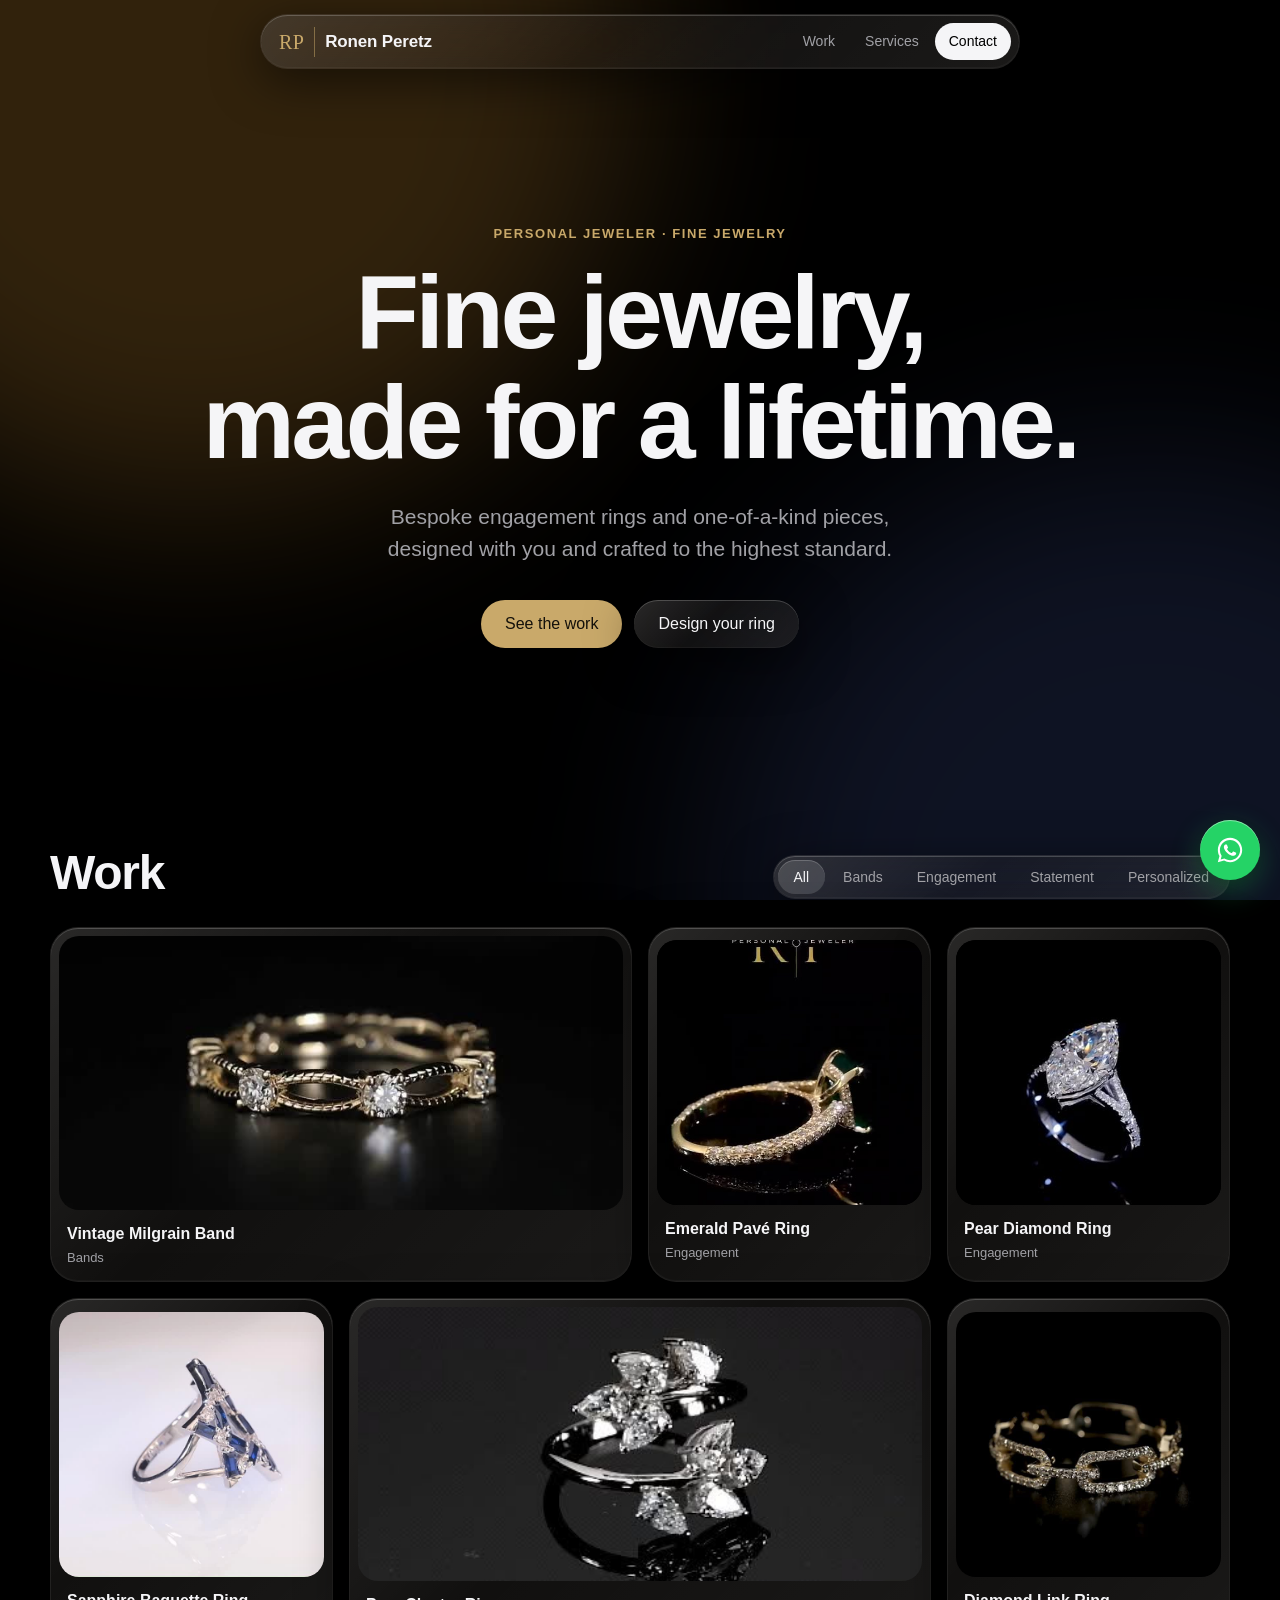
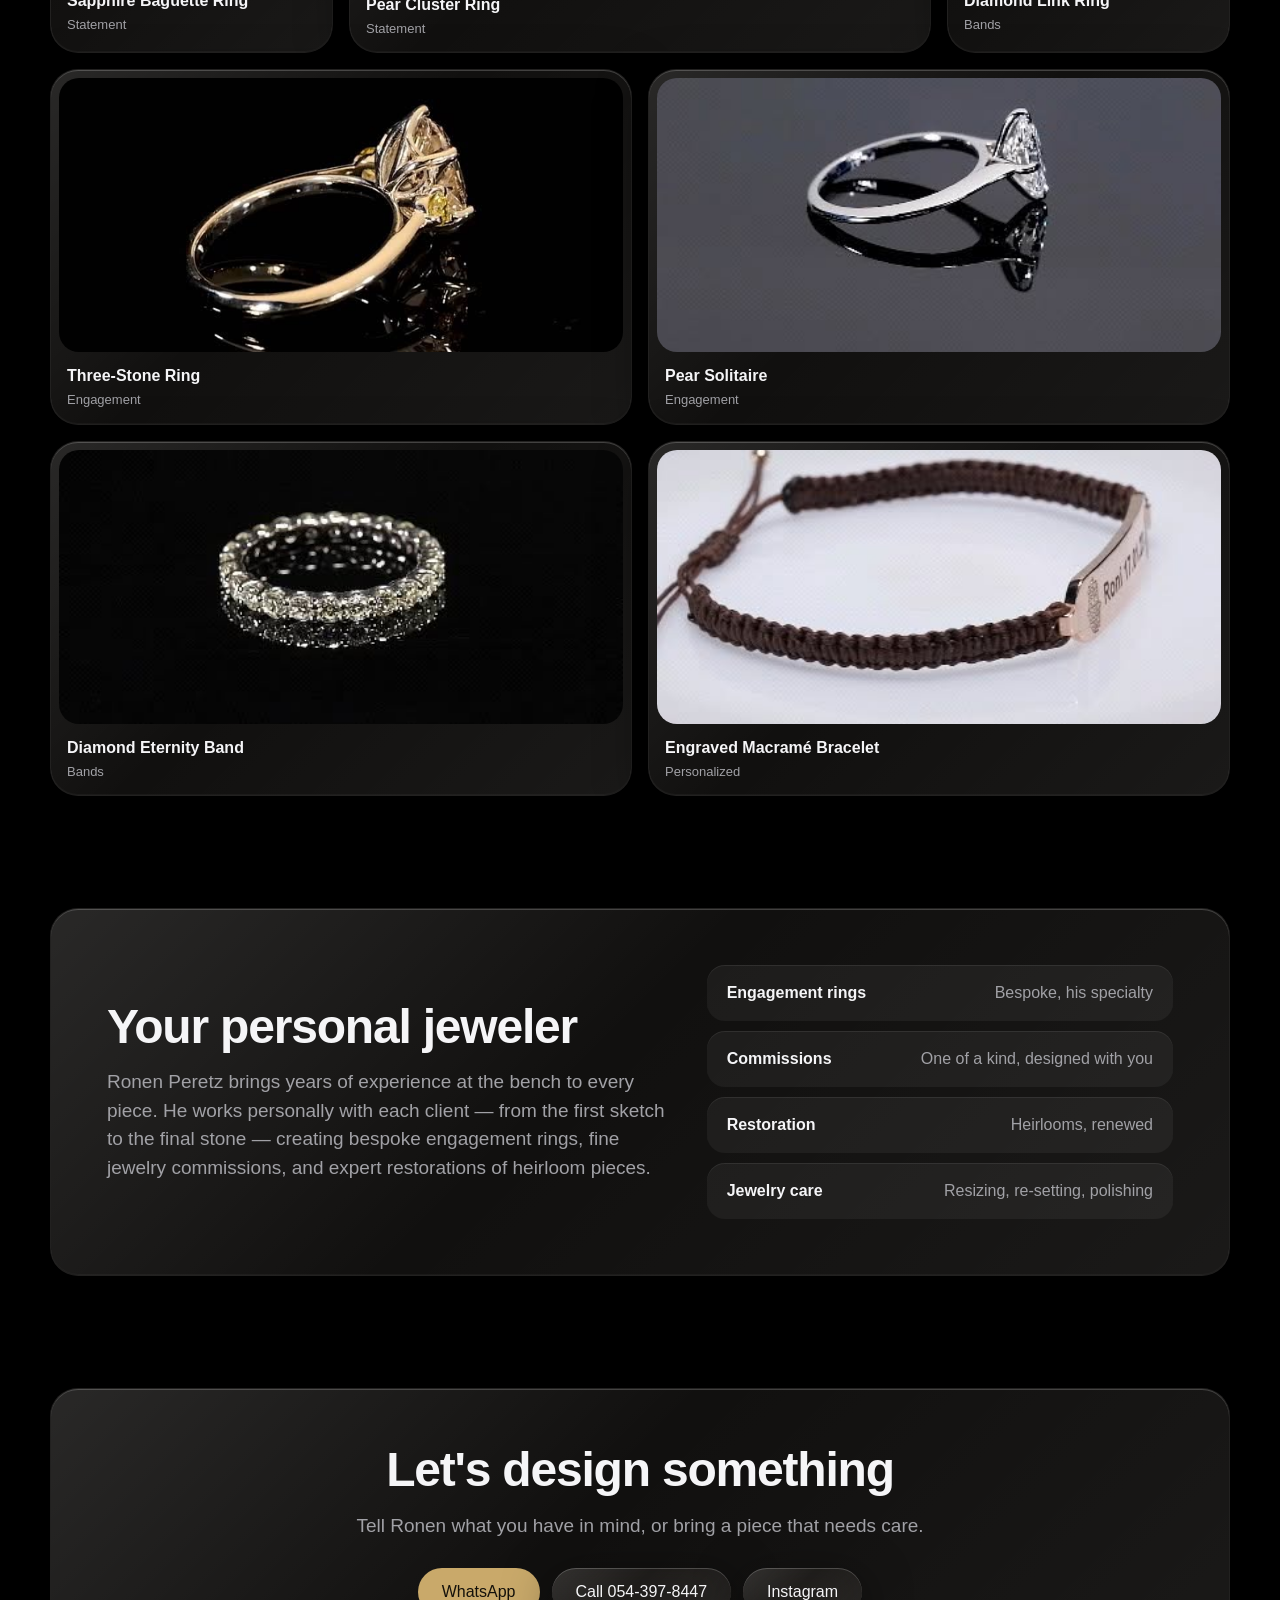
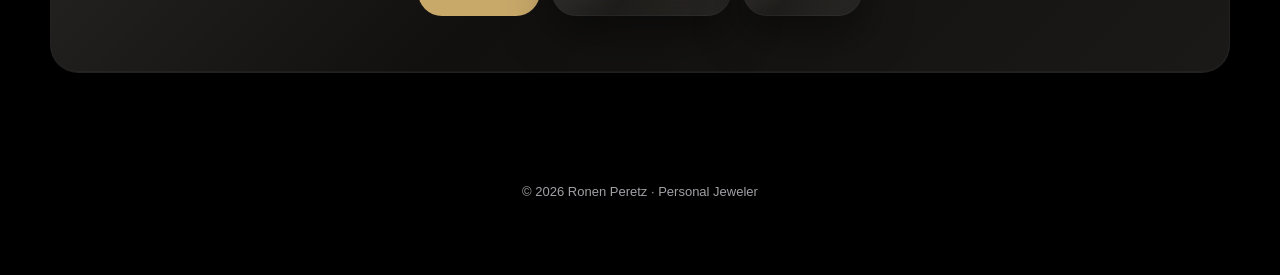
==== dark/index.html @ db31efcb "Keep the earlier dark design at /dark/ for comparison Restored from 80d5f5d into its own folder with" ====
<!doctype html>
<html lang="en">
<head>
  <meta charset="utf-8" />
  <meta name="viewport" content="width=device-width, initial-scale=1, viewport-fit=cover" />
  <title>Ronen Peretz · Personal Jeweler</title>
  <meta name="description" content="Ronen Peretz — personal jeweler. Bespoke engagement rings, fine jewelry commissions and heirloom restoration." />
  <meta name="theme-color" content="#000000" />
  <!-- Earlier dark design, kept for comparison. Hidden from search engines so it doesn't compete with the main site. -->
  <meta name="robots" content="noindex" />
  <meta property="og:title" content="Ronen Peretz · Personal Jeweler" />
  <meta property="og:description" content="Bespoke engagement rings, fine jewelry commissions and heirloom restoration." />
  <meta property="og:image" content="../assets/works/01-DVHIDovCPga.jpg" />
  <link rel="icon" href="favicon.svg" type="image/svg+xml" />
  <link rel="stylesheet" href="css/style.css?v=5" />
</head>
<body>
  <!-- Soft color field behind the glass so the blur has something to refract -->
  <div class="backdrop" aria-hidden="true">
    <span class="orb orb-1"></span>
    <span class="orb orb-2"></span>
  </div>

  <header class="nav glass">
    <a href="#top" class="brand"><span class="mono">RP</span><span data-site="name">Ronen Peretz</span></a>
    <nav class="nav-links">
      <a href="#work">Work</a>
      <a href="#services">Services</a>
      <a href="#contact" class="pill">Contact</a>
    </nav>
  </header>

  <main id="top">
    <section class="hero">
      <p class="eyebrow" data-site="eyebrow">Personal Jeweler</p>
      <h1 data-site="headline">Fine jewelry,<br />made for a lifetime.</h1>
      <p class="lede" data-site="tagline"></p>
      <div class="hero-actions">
        <a href="#work" class="btn btn-primary">See the work</a>
        <a href="#contact" class="btn glass">Design your ring</a>
      </div>
    </section>

    <section id="work" class="section">
      <div class="section-head">
        <h2>Work</h2>
        <div class="segmented glass" role="tablist" aria-label="Filter by category" id="filters"></div>
      </div>
      <div class="grid" id="grid"></div>
    </section>

    <section id="services" class="section">
      <div class="about glass">
        <div class="about-text">
          <h2>Your personal jeweler</h2>
          <p data-site="about"></p>
        </div>
        <ul class="facts">
          <li><strong>Engagement rings</strong><span>Bespoke, his specialty</span></li>
          <li><strong>Commissions</strong><span>One of a kind, designed with you</span></li>
          <li><strong>Restoration</strong><span>Heirlooms, renewed</span></li>
          <li><strong>Jewelry care</strong><span>Resizing, re-setting, polishing</span></li>
        </ul>
      </div>
    </section>

    <section id="contact" class="section">
      <div class="contact glass">
        <h2>Let's design something</h2>
        <p>Tell Ronen what you have in mind, or bring a piece that needs care.</p>
        <div class="contact-links" id="contact-links"></div>
      </div>
    </section>
  </main>

  <footer class="footer">
    <p>© <span id="year"></span> <span data-site="name">Ronen Peretz</span> · Personal Jeweler</p>
  </footer>

  <!-- Floating WhatsApp button (href set from SITE.contact in main.js) -->
  <a class="wa-fab" id="wa-fab" target="_blank" rel="noopener" aria-label="Chat on WhatsApp" hidden>
    <svg viewBox="0 0 32 32" width="30" height="30" aria-hidden="true"><path fill="currentColor" d="M16.04 3C8.86 3 3.03 8.82 3.03 16c0 2.3.6 4.54 1.75 6.52L3 29l6.65-1.74A12.95 12.95 0 0 0 16.04 29C23.2 29 29 23.18 29 16S23.2 3 16.04 3Zm0 23.8c-1.98 0-3.92-.53-5.61-1.53l-.4-.24-3.95 1.03 1.05-3.85-.26-.4A10.76 10.76 0 0 1 5.23 16c0-5.96 4.85-10.8 10.81-10.8 5.95 0 10.78 4.84 10.78 10.8 0 5.96-4.83 10.8-10.78 10.8Zm5.92-8.09c-.32-.16-1.92-.95-2.22-1.06-.3-.11-.51-.16-.73.16-.21.32-.84 1.06-1.03 1.27-.19.22-.38.24-.7.08-.32-.16-1.37-.5-2.6-1.6-.96-.86-1.61-1.92-1.8-2.24-.19-.32-.02-.5.14-.66.15-.14.32-.38.49-.57.16-.19.21-.32.32-.54.11-.21.05-.4-.03-.56-.08-.16-.73-1.76-1-2.41-.26-.63-.53-.55-.73-.56h-.62c-.21 0-.56.08-.86.4-.3.32-1.13 1.1-1.13 2.69 0 1.58 1.16 3.12 1.32 3.33.16.22 2.28 3.48 5.53 4.88.77.33 1.37.53 1.84.68.77.25 1.48.21 2.03.13.62-.09 1.92-.78 2.19-1.54.27-.76.27-1.41.19-1.54-.08-.14-.3-.22-.62-.38Z"/></svg>
  </a>

  <!-- Piece detail sheet -->
  <dialog class="sheet glass" id="sheet" aria-labelledby="sheet-title">
    <button class="close glass" id="sheet-close" aria-label="Close">
      <svg viewBox="0 0 24 24" width="18" height="18"><path d="M6 6l12 12M18 6L6 18" stroke="currentColor" stroke-width="2" stroke-linecap="round"/></svg>
    </button>
    <div class="sheet-media">
      <img id="sheet-img" alt="" />
      <div class="thumbs" id="sheet-thumbs"></div>
    </div>
    <div class="sheet-body">
      <p class="eyebrow" id="sheet-cat"></p>
      <h3 id="sheet-title"></h3>
      <p id="sheet-desc"></p>
      <div class="sheet-actions">
        <a class="btn btn-primary" id="sheet-cta" target="_blank" rel="noopener">Ask about this piece</a>
        <a class="btn glass" id="sheet-ig" target="_blank" rel="noopener">Watch the video</a>
      </div>
    </div>
  </dialog>

  <script src="js/pieces.js?v=5"></script>
  <script src="js/main.js?v=5"></script>
</body>
</html>
---- dark/css/style.css ----
/* ─────────────────────────────────────────────────────────────
   Liquid glass on black — translucent, blurred, saturated surfaces
   with a specular rim, floating over a faint warm color field.
   Dark only: the jewelry is photographed on black.
   ───────────────────────────────────────────────────────────── */

:root {
  color-scheme: dark;

  --bg: #000;
  --text: #f5f5f7;
  --muted: #a1a1a6;
  --accent: #c9a96a; /* RP logo gold */
  --accent-ink: #14110b;

  --glass-fill: rgba(38, 36, 34, 0.45);
  --glass-fill-strong: rgba(30, 29, 28, 0.78);
  --glass-rim: rgba(255, 255, 255, 0.2);
  --glass-edge: rgba(255, 255, 255, 0.07);
  --glass-shadow: 0 12px 48px rgba(0, 0, 0, 0.55);

  --orb-1: #5a3f17;
  --orb-2: #1b2340;

  --radius: 28px;
  --radius-sm: 18px;
  --ease-out: cubic-bezier(0.23, 1, 0.32, 1);
  --font: -apple-system, BlinkMacSystemFont, "SF Pro Display", "SF Pro Text", "Helvetica Neue",
    Helvetica, Arial, sans-serif;
}

* { box-sizing: border-box; }
html { scroll-behavior: smooth; scroll-padding-top: 96px; }
body {
  margin: 0;
  font-family: var(--font);
  color: var(--text);
  background: var(--bg);
  -webkit-font-smoothing: antialiased;
  line-height: 1.5;
  overflow-x: hidden;
}
img { display: block; max-width: 100%; }
a { color: inherit; text-decoration: none; }
h1, h2, h3 { letter-spacing: -0.025em; line-height: 1.06; margin: 0; }
:focus-visible { outline: 2px solid var(--accent); outline-offset: 3px; }

/* ── Background color field (static: no full-viewport motion) ── */
.backdrop { position: fixed; inset: 0; z-index: -1; overflow: hidden; }
.orb {
  position: absolute;
  width: 70vmax;
  height: 70vmax;
  border-radius: 50%;
  filter: blur(100px);
  opacity: 0.55;
}
.orb-1 { background: var(--orb-1); top: -30vmax; left: -20vmax; }
.orb-2 { background: var(--orb-2); bottom: -35vmax; right: -25vmax; }

/* ── The glass material ─────────────────────────────────── */
.glass {
  position: relative;
  background: var(--glass-fill);
  -webkit-backdrop-filter: blur(24px) saturate(180%);
  backdrop-filter: blur(24px) saturate(180%);
  border: 1px solid var(--glass-edge);
  box-shadow:
    var(--glass-shadow),
    inset 0 1px 0 var(--glass-rim),           /* top specular rim: light catching the edge */
    inset 0 -1px 0 rgba(255, 255, 255, 0.04);
  isolation: isolate;
}
/* Diagonal sheen that makes the surface read as curved */
.glass::before {
  content: "";
  position: absolute;
  inset: 0;
  border-radius: inherit;
  background: linear-gradient(135deg, rgba(255, 255, 255, 0.1), rgba(255, 255, 255, 0) 45%, rgba(255, 255, 255, 0.04));
  pointer-events: none;
  z-index: -1;
}
@supports not ((backdrop-filter: blur(1px)) or (-webkit-backdrop-filter: blur(1px))) {
  .glass { background: var(--glass-fill-strong); }
}
@media (prefers-reduced-transparency: reduce) {
  .glass { background: #1c1b1a; -webkit-backdrop-filter: none; backdrop-filter: none; }
}
@media (prefers-contrast: more) {
  .glass { background: #111; border-color: rgba(255, 255, 255, 0.5); }
  :root { --muted: #d1d1d6; }
}

/* ── Nav ────────────────────────────────────────────────── */
.nav {
  position: fixed;
  top: max(14px, env(safe-area-inset-top));
  left: 50%;
  transform: translateX(-50%);
  z-index: 10;
  display: flex;
  align-items: center;
  justify-content: space-between;
  gap: 16px;
  width: min(760px, calc(100% - 24px));
  padding: 8px 8px 8px 18px;
  border-radius: 999px;
  transition: background-color 300ms ease;
}
.nav.scrolled { background: var(--glass-fill-strong); }
.brand { display: flex; align-items: center; gap: 10px; font-weight: 600; font-size: 17px; letter-spacing: -0.01em; white-space: nowrap; }
.mono {
  font-family: "Didot", "Bodoni 72", "Times New Roman", serif;
  font-weight: 400;
  font-size: 20px;
  letter-spacing: 0.02em;
  color: var(--accent);
  padding-right: 10px;
  border-right: 1px solid rgba(201, 169, 106, 0.5);
}
.nav-links { display: flex; align-items: center; gap: 2px; font-size: 14px; }
.nav-links a { padding: 8px 14px; border-radius: 999px; color: var(--muted); transition: color 150ms ease; }
.nav-links a:hover { color: var(--text); }
.nav-links .pill { background: var(--text); color: var(--bg); font-weight: 500; }
.nav-links .pill:hover { color: var(--bg); }
@media (max-width: 480px) {
  .brand [data-site="name"] { display: none; }
  .mono { border-right: 0; padding-right: 0; }
  .nav-links a { padding: 8px 12px; }
}

/* ── Buttons: feedback on press, instantly ──────────────── */
.btn {
  display: inline-flex;
  align-items: center;
  justify-content: center;
  min-height: 48px;
  padding: 0 24px;
  border-radius: 999px;
  font: 500 16px/1 var(--font);
  cursor: pointer;
  border: 0;
  transition: transform 140ms var(--ease-out), opacity 150ms ease;
}
.btn:active, .nav-links a:active { transform: scale(0.97); }
.btn-primary { background: var(--accent); color: var(--accent-ink); }
.btn-primary:hover { opacity: 0.9; }
.btn.glass { color: var(--text); }

/* ── Hero ───────────────────────────────────────────────── */
.hero {
  min-height: 88vh;
  display: flex;
  flex-direction: column;
  align-items: center;
  justify-content: center;
  text-align: center;
  padding: 140px 20px 60px;
}
.eyebrow {
  margin: 0 0 14px;
  font-size: 13px;
  font-weight: 600;
  letter-spacing: 0.12em;
  text-transform: uppercase;
  color: var(--accent);
}
.hero h1 { font-size: clamp(48px, 10vw, 104px); font-weight: 700; letter-spacing: -0.035em; }
.lede {
  max-width: 580px;
  margin: 24px auto 36px;
  font-size: clamp(18px, 2.4vw, 21px);
  color: var(--muted);
}
.hero-actions { display: flex; gap: 12px; flex-wrap: wrap; justify-content: center; }
/* First-visit entrance: a short stagger down the hero, once per page load */
.hero > * { animation: rise 600ms var(--ease-out) backwards; }
.hero > :nth-child(2) { animation-delay: 60ms; }
.hero > :nth-child(3) { animation-delay: 120ms; }
.hero > :nth-child(4) { animation-delay: 180ms; }

/* ── Sections ───────────────────────────────────────────── */
.section { width: min(1180px, calc(100% - 32px)); margin: 0 auto; padding: 56px 0; }
.section h2 { font-size: clamp(32px, 5vw, 48px); font-weight: 700; }
.section-head {
  display: flex;
  align-items: end;
  justify-content: space-between;
  gap: 20px;
  flex-wrap: wrap;
  margin-bottom: 28px;
}

/* Segmented control */
.segmented {
  display: flex;
  gap: 2px;
  padding: 4px;
  border-radius: 999px;
  overflow-x: auto;
  max-width: 100%;
  scrollbar-width: none;
}
.segmented button {
  border: 0;
  background: transparent;
  color: var(--muted);
  font: 500 14px/1 var(--font);
  padding: 10px 16px;
  border-radius: 999px;
  cursor: pointer;
  white-space: nowrap;
  transition: background-color 200ms var(--ease-out), color 150ms ease, transform 140ms var(--ease-out);
}
.segmented button:active { transform: scale(0.96); }
.segmented button[aria-selected="true"] {
  background: rgba(255, 255, 255, 0.14);
  color: var(--text);
  box-shadow: inset 0 1px 0 var(--glass-rim);
}

/* ── Grid & cards ───────────────────────────────────────── */
.grid {
  display: grid;
  grid-template-columns: repeat(4, 1fr);
  grid-auto-flow: dense;
  gap: 16px;
}
.card {
  display: block;
  width: 100%;
  padding: 8px;
  border-radius: var(--radius);
  text-align: left;
  font: inherit;
  color: inherit;
  cursor: pointer;
  animation: rise 300ms var(--ease-out) both;
  animation-delay: calc(var(--i) * 35ms);
  transition: transform 160ms var(--ease-out);
}
.card:active { transform: scale(0.98); }
.card.wide { grid-column: span 2; }
.card-media {
  aspect-ratio: 1;
  border-radius: calc(var(--radius) - 8px);
  overflow: hidden;
  background: #000;
}
/* Two square cells + one gap, so wide and square cards line up row by row */
.card.wide .card-media { aspect-ratio: 2.06; }
.card-media img { width: 100%; height: 100%; object-fit: cover; transition: transform 300ms var(--ease-out); }
@media (hover: hover) and (pointer: fine) {
  .card:hover .card-media img { transform: scale(1.04); }
}
.card-label { display: flex; flex-direction: column; gap: 2px; padding: 12px 8px 6px; min-width: 0; }
.card-title, .card-cat { white-space: nowrap; overflow: hidden; text-overflow: ellipsis; }
.card-title { font-weight: 600; font-size: 16px; }
.card-cat { font-size: 13px; color: var(--muted); }
@keyframes rise { from { opacity: 0; transform: translateY(8px); } }
.card-media img.missing { visibility: hidden; } /* broken photo: keep the black frame, hide the browser's broken-image icon */

@media (max-width: 980px) {
  .grid { grid-template-columns: repeat(2, 1fr); }
}
@media (max-width: 560px) {
  .grid { grid-template-columns: 1fr; }
  .card.wide { grid-column: auto; }
  .card.wide .card-media { aspect-ratio: 16 / 9; }
}

/* ── Services & contact ─────────────────────────────────── */
.about, .contact { border-radius: var(--radius); padding: clamp(28px, 5vw, 56px); }
.about { display: grid; grid-template-columns: 1.2fr 1fr; gap: 40px; align-items: center; }
.about p, .contact p { color: var(--muted); font-size: 19px; margin: 16px 0 0; }
.facts { list-style: none; margin: 0; padding: 0; display: grid; gap: 10px; }
.facts li {
  display: flex;
  justify-content: space-between;
  gap: 16px;
  padding: 16px 20px;
  border-radius: var(--radius-sm);
  background: rgba(255, 255, 255, 0.05);
  box-shadow: inset 0 1px 0 rgba(255, 255, 255, 0.08);
}
.facts span { color: var(--muted); text-align: right; }
.contact { text-align: center; }
.contact-links { display: flex; gap: 12px; justify-content: center; flex-wrap: wrap; margin-top: 28px; }
@media (max-width: 760px) { .about { grid-template-columns: 1fr; } }

.footer { text-align: center; color: var(--muted); font-size: 13px; padding: 40px 20px 60px; }

/* ── Floating WhatsApp button ───────────────────────────── */
.wa-fab {
  position: fixed;
  right: max(20px, env(safe-area-inset-right));
  bottom: max(20px, env(safe-area-inset-bottom));
  z-index: 20;
  width: 60px;
  height: 60px;
  display: grid;
  place-items: center;
  border-radius: 50%;
  color: #fff;
  background: #25d366;
  box-shadow:
    0 10px 30px rgba(37, 211, 102, 0.3),
    0 4px 12px rgba(0, 0, 0, 0.4),
    inset 0 1px 0 rgba(255, 255, 255, 0.45); /* glass rim, matching the rest of the UI */
  animation: fab-in 300ms var(--ease-out) 500ms backwards; /* backwards: don't pin transform after, so :hover/:active still scale */
  transition: transform 140ms var(--ease-out);
}
.wa-fab[hidden] { display: none; }
.wa-fab:active { transform: scale(0.92); }
@media (hover: hover) and (pointer: fine) {
  .wa-fab:hover { transform: scale(1.06); }
}
@keyframes fab-in { from { opacity: 0; transform: scale(0.9); } }
@media (max-width: 560px) {
  .wa-fab { width: 54px; height: 54px; }
  .footer { padding-bottom: 96px; } /* keep the footer clear of the button */
}

/* ── Detail sheet ───────────────────────────────────────── */
.sheet {
  position: fixed; /* .glass sets relative; dialogs must stay fixed */
  inset: 0;
  margin: auto;
  height: fit-content;
  width: min(960px, calc(100% - 24px));
  max-height: calc(100dvh - 48px);
  padding: 0;
  border-radius: 34px;
  color: var(--text);
  background: var(--glass-fill-strong);
  -webkit-backdrop-filter: blur(40px) saturate(180%); /* bigger surface reads thicker */
  backdrop-filter: blur(40px) saturate(180%);
  overflow: auto;
  display: none;
  grid-template-columns: 1.1fr 1fr;
}
.sheet[open] { display: grid; }
.sheet::backdrop {
  background: rgba(0, 0, 0, 0.5);
  -webkit-backdrop-filter: blur(8px);
  backdrop-filter: blur(8px);
}
.sheet-media { padding: 10px; }
.sheet-media > img { width: 100%; aspect-ratio: 1; object-fit: cover; border-radius: 26px; background: #000; }
.thumbs { display: flex; gap: 8px; margin-top: 8px; }
.thumbs img { width: 64px; height: 64px; object-fit: cover; border-radius: 12px; cursor: pointer; }
.sheet-body { padding: 56px 36px 32px 24px; display: flex; flex-direction: column; }
.sheet-body h3 { font-size: 34px; font-weight: 700; }
.sheet-body > p:not(.eyebrow) { color: var(--muted); font-size: 17px; margin: 14px 0 28px; }
.sheet-actions { margin-top: auto; display: grid; gap: 10px; }
.close {
  position: absolute;
  top: 18px;
  right: 18px;
  z-index: 2;
  width: 36px;
  height: 36px;
  display: grid;
  place-items: center;
  border-radius: 50%;
  color: var(--text);
  cursor: pointer;
  transition: transform 140ms var(--ease-out);
}
.close:active { transform: scale(0.92); }
@media (max-width: 760px) {
  .sheet { grid-template-columns: 1fr; }
  .sheet-body { padding: 8px 22px 24px; }
}

/* Reduced motion: gentler, not zero. Keep short opacity fades, drop all movement and scaling. */
@media (prefers-reduced-motion: reduce) {
  html { scroll-behavior: auto; }
  .card, .hero > *, .wa-fab { animation-name: fade; animation-duration: 200ms; animation-delay: 0ms; }
  .btn:active, .nav-links a:active, .segmented button:active, .card:active, .wa-fab:active, .close:active { transform: none; }
  .card:hover .card-media img, .wa-fab:hover { transform: none; }
}
@keyframes fade { from { opacity: 0; } }
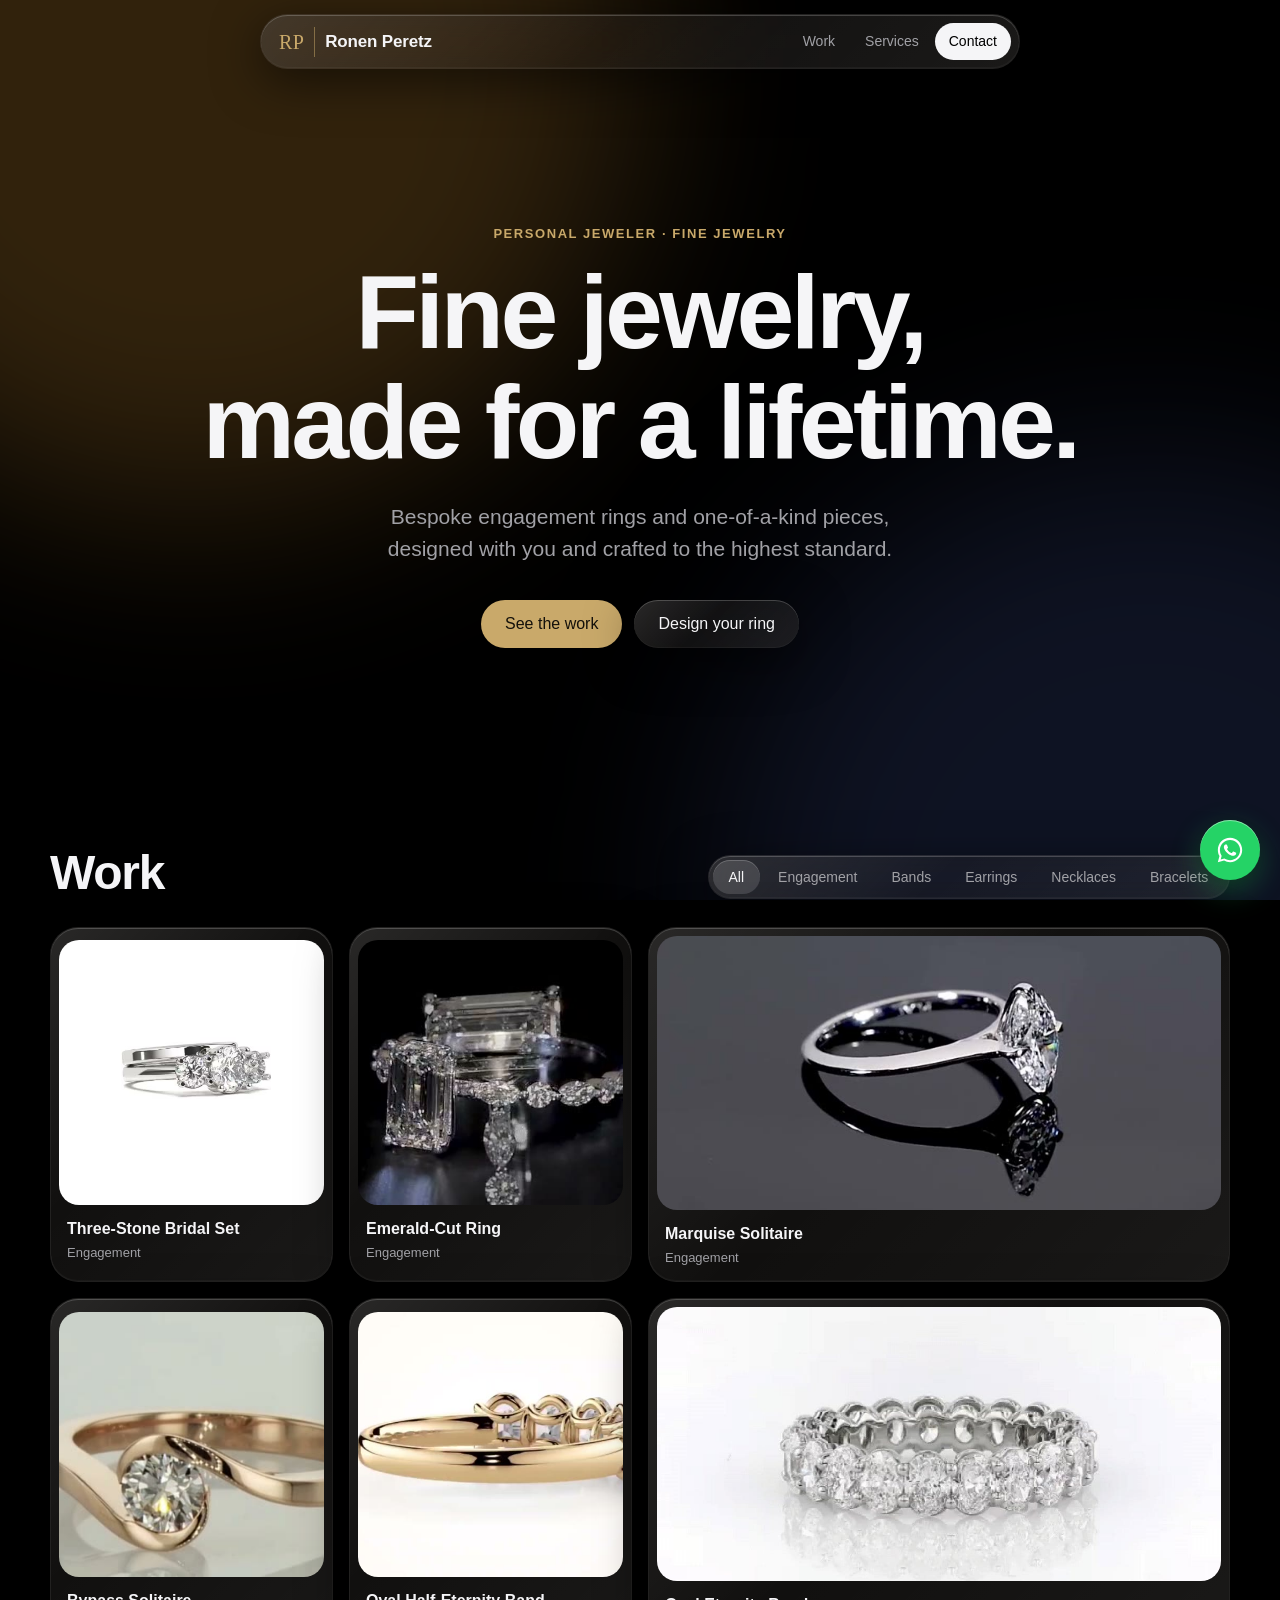
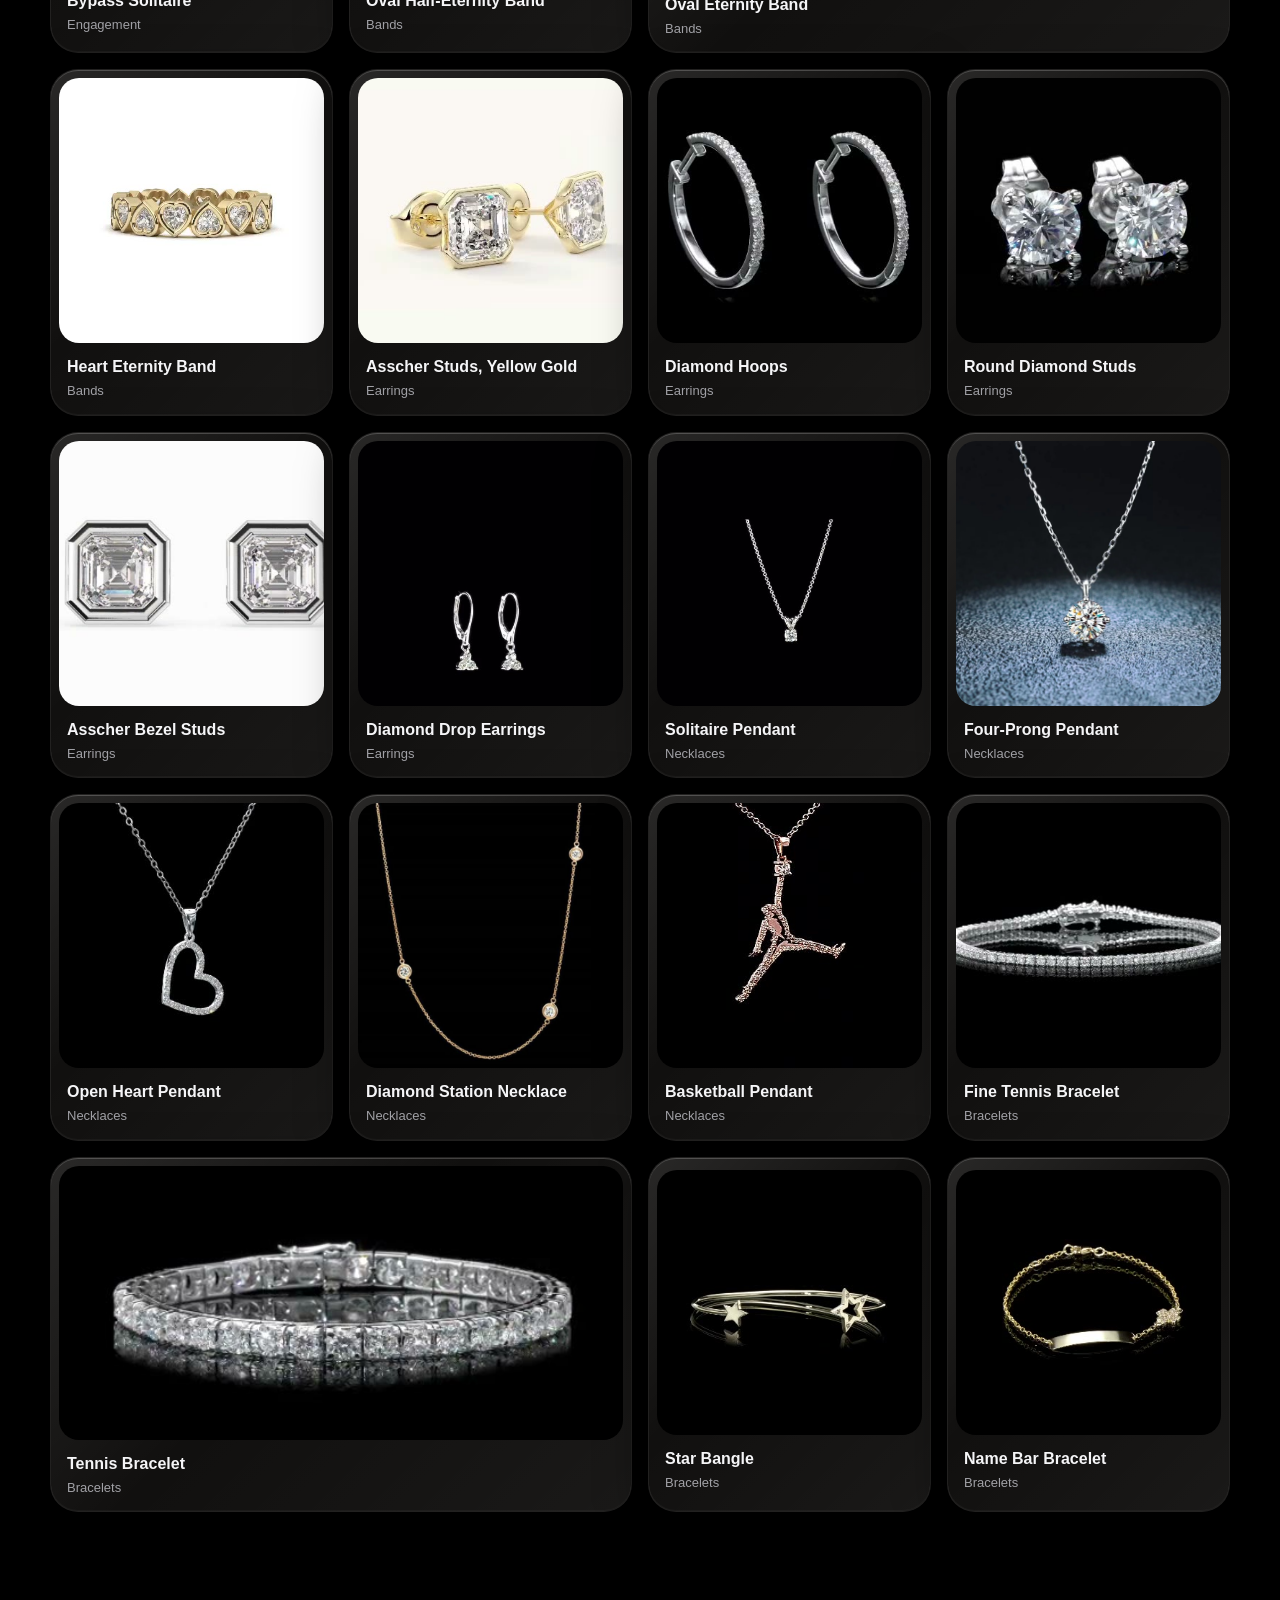
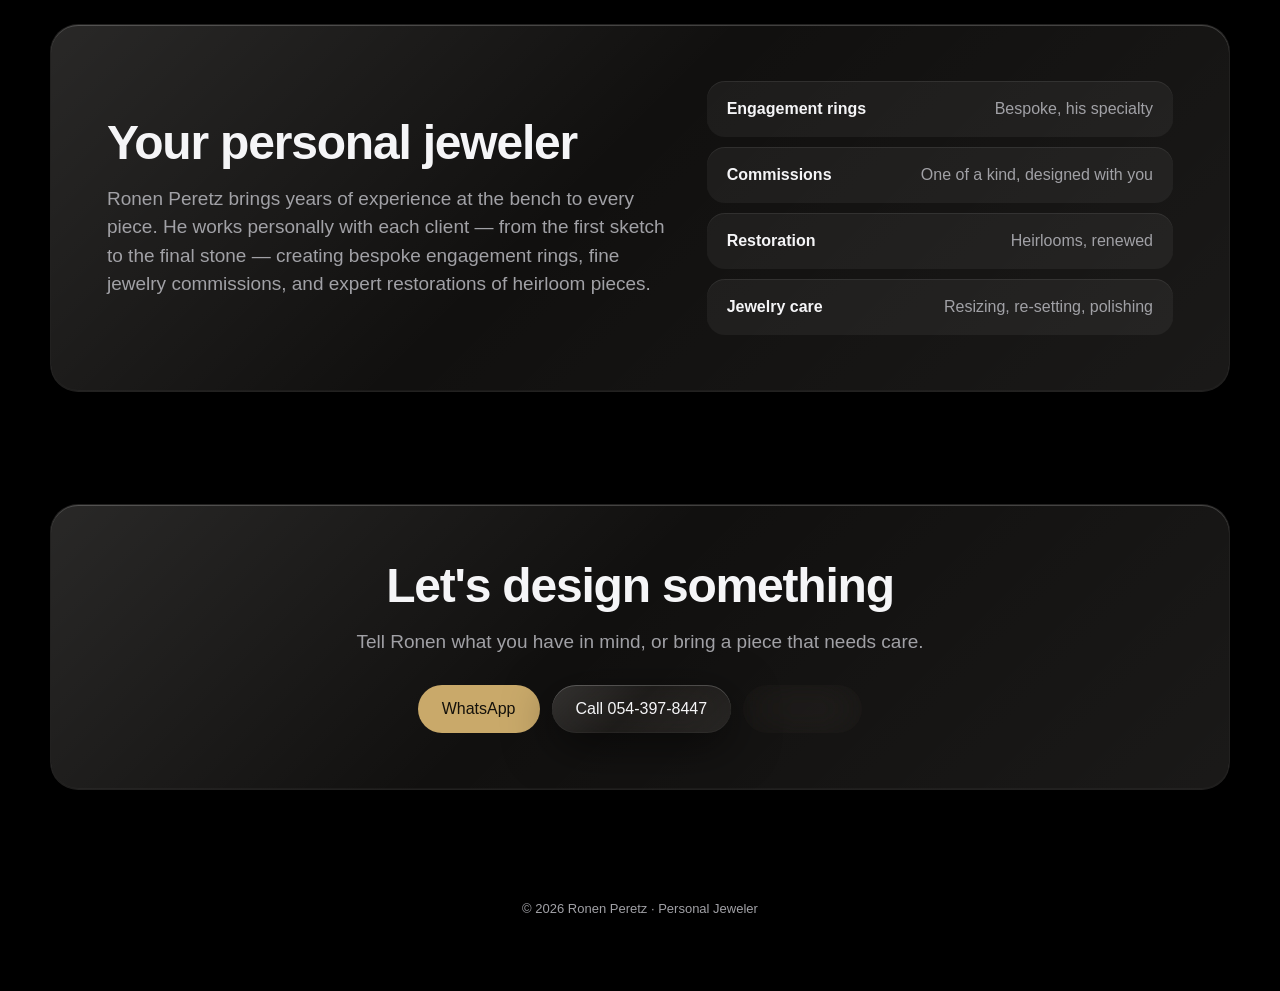
==== commit 35a4f69f: "Use Ronen's own photos and videos, with drag-to-spin 3D pieces - 19 videos and 3 photos from Ronen r" ====
--- a/dark/index.html
+++ b/dark/index.html
@@ -10,9 +10,9 @@
   <meta name="robots" content="noindex" />
   <meta property="og:title" content="Ronen Peretz · Personal Jeweler" />
   <meta property="og:description" content="Bespoke engagement rings, fine jewelry commissions and heirloom restoration." />
-  <meta property="og:image" content="../assets/works/01-DVHIDovCPga.jpg" />
+  <meta property="og:image" content="../assets/media/oval-half-eternity/poster.jpg" />
   <link rel="icon" href="favicon.svg" type="image/svg+xml" />
-  <link rel="stylesheet" href="css/style.css?v=5" />
+  <link rel="stylesheet" href="css/style.css?v=6" />
 </head>
 <body>
   <!-- Soft color field behind the glass so the blur has something to refract -->
@@ -102,7 +102,7 @@
     </div>
   </dialog>
 
-  <script src="js/pieces.js?v=5"></script>
-  <script src="js/main.js?v=5"></script>
+  <script src="js/pieces.js?v=6"></script>
+  <script src="js/main.js?v=6"></script>
 </body>
 </html>
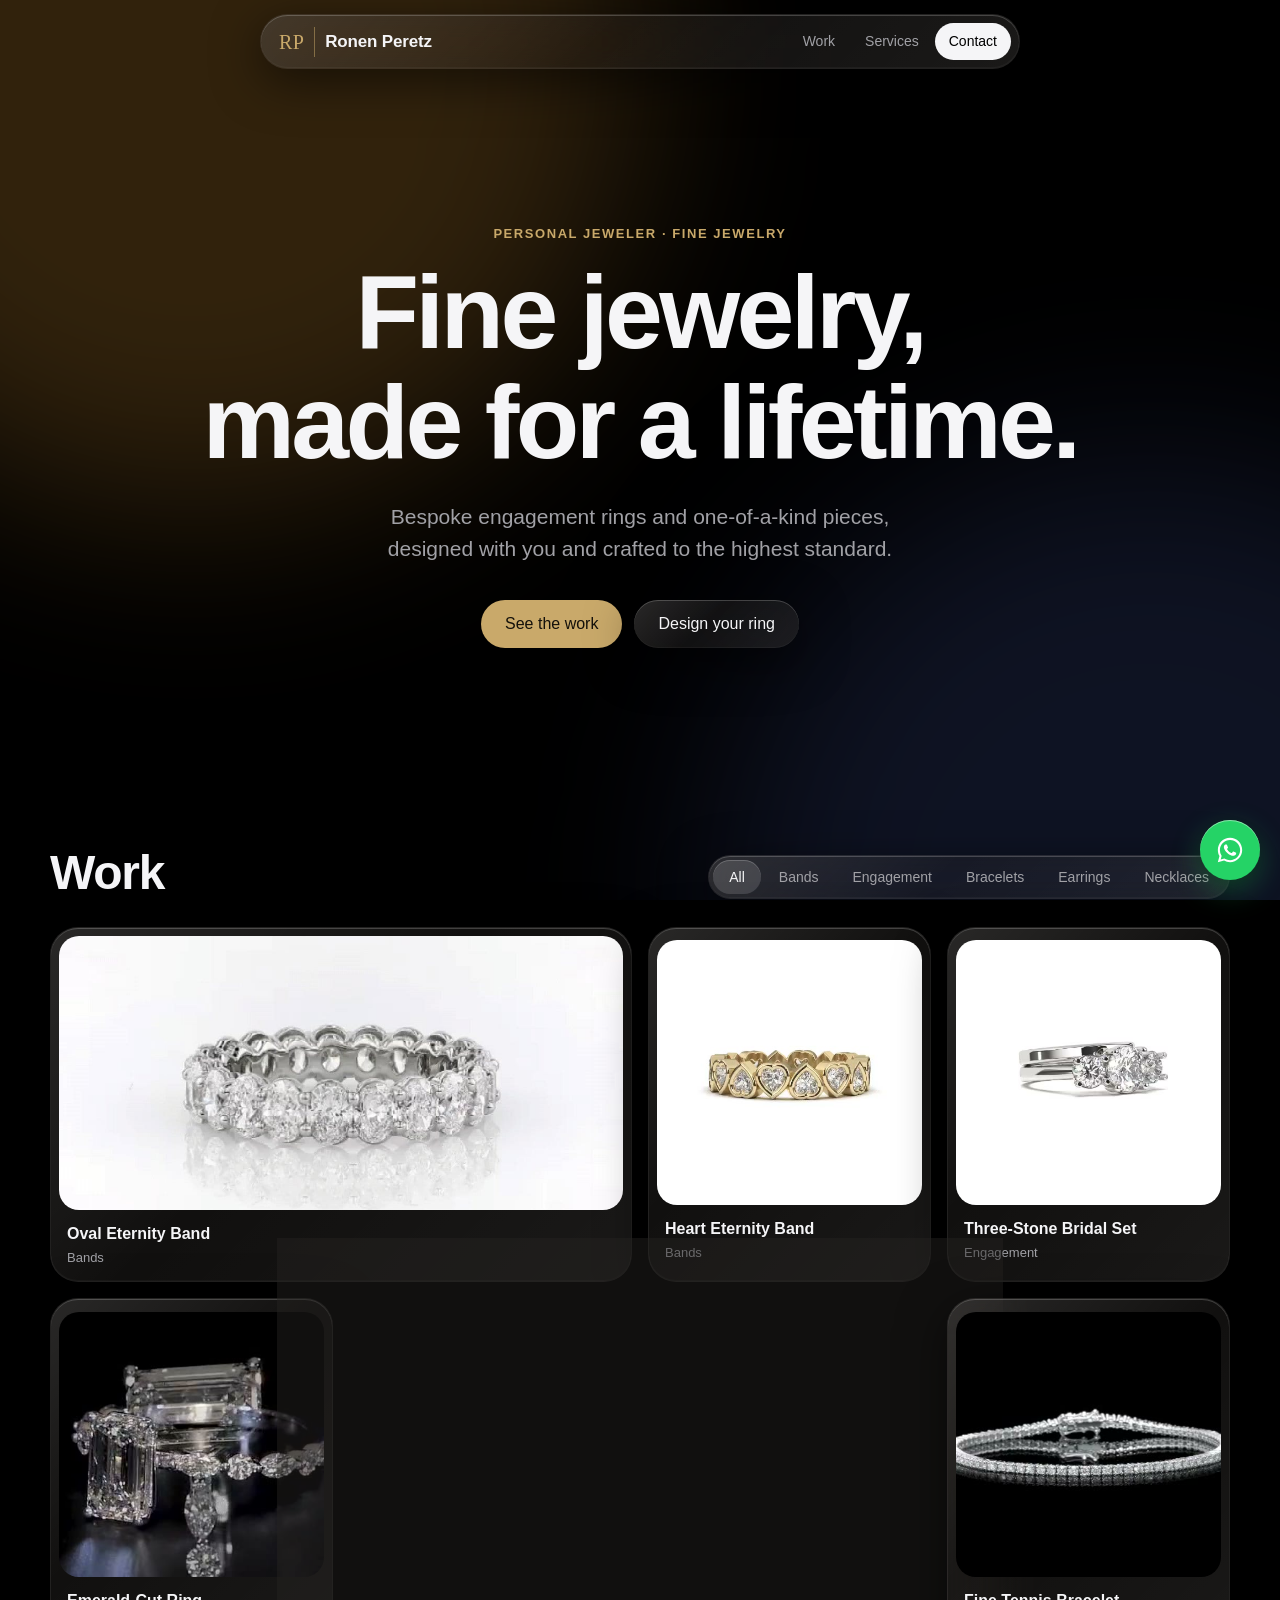
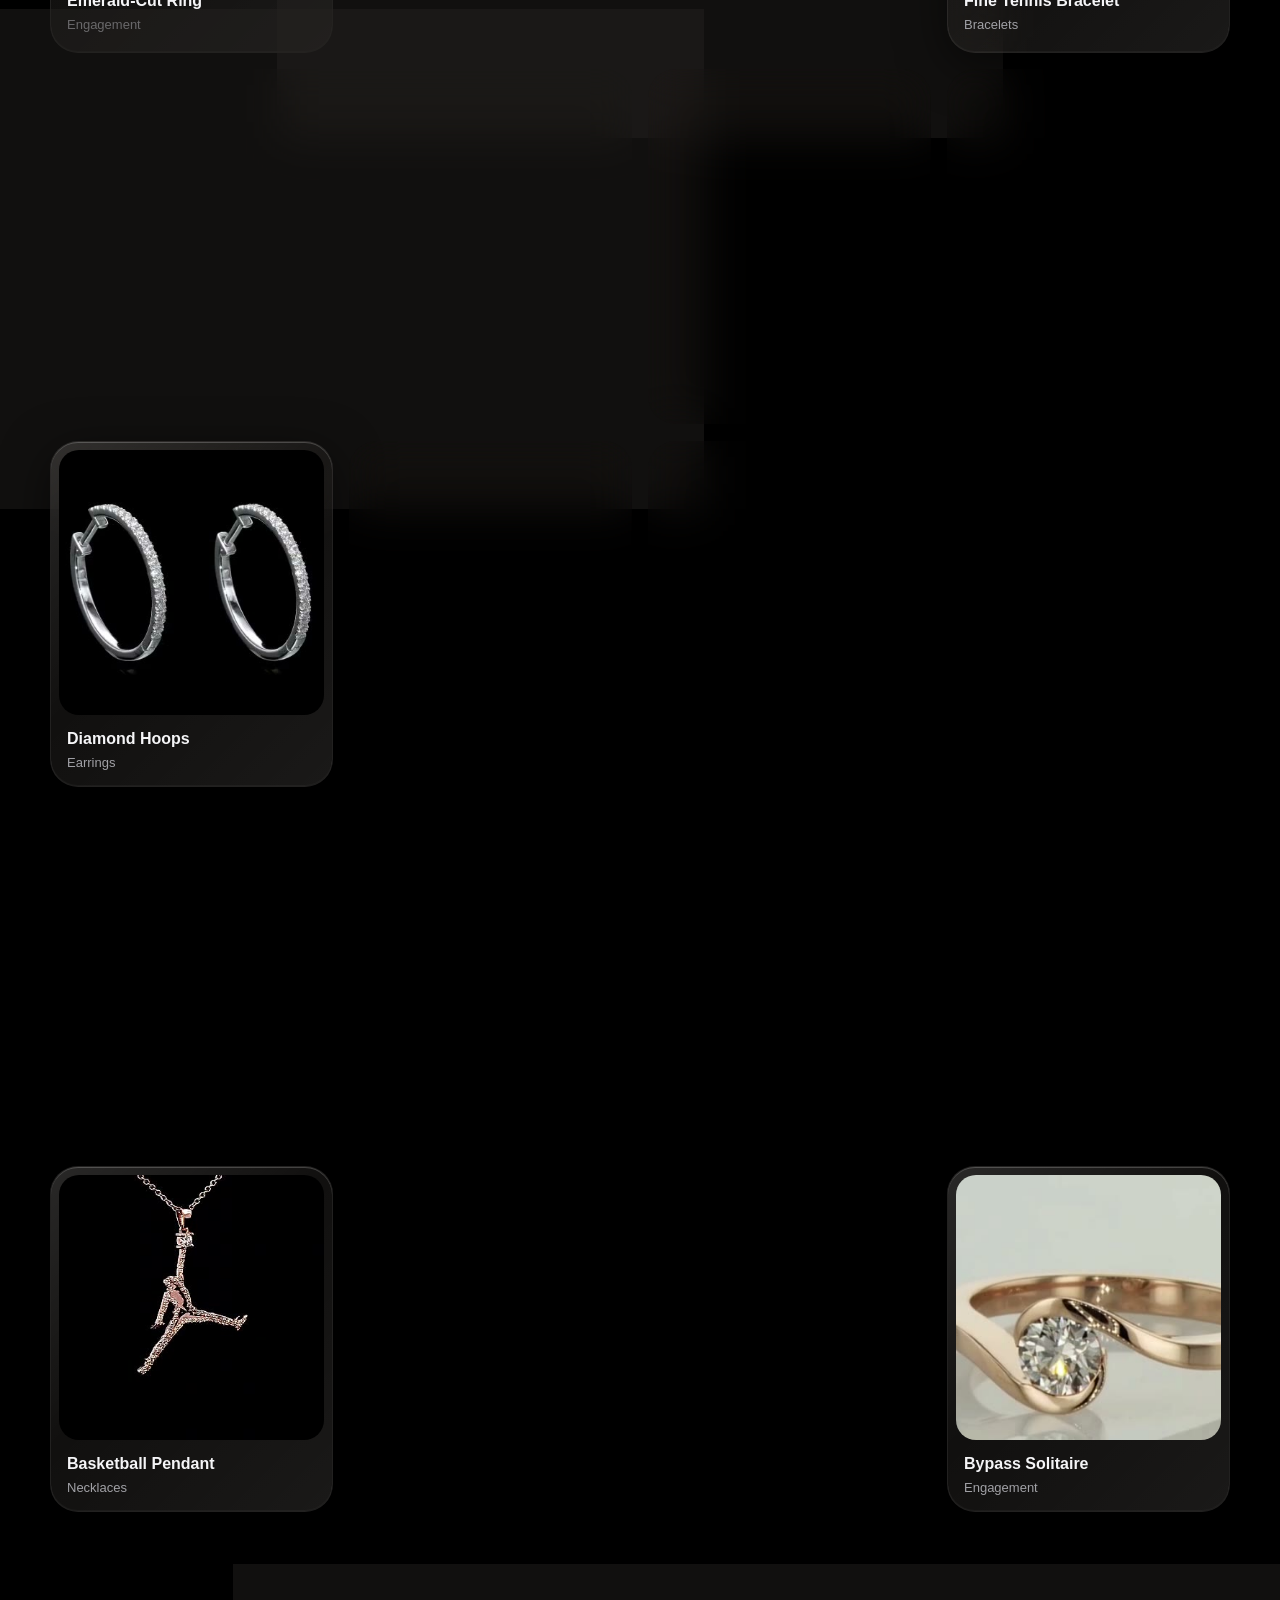
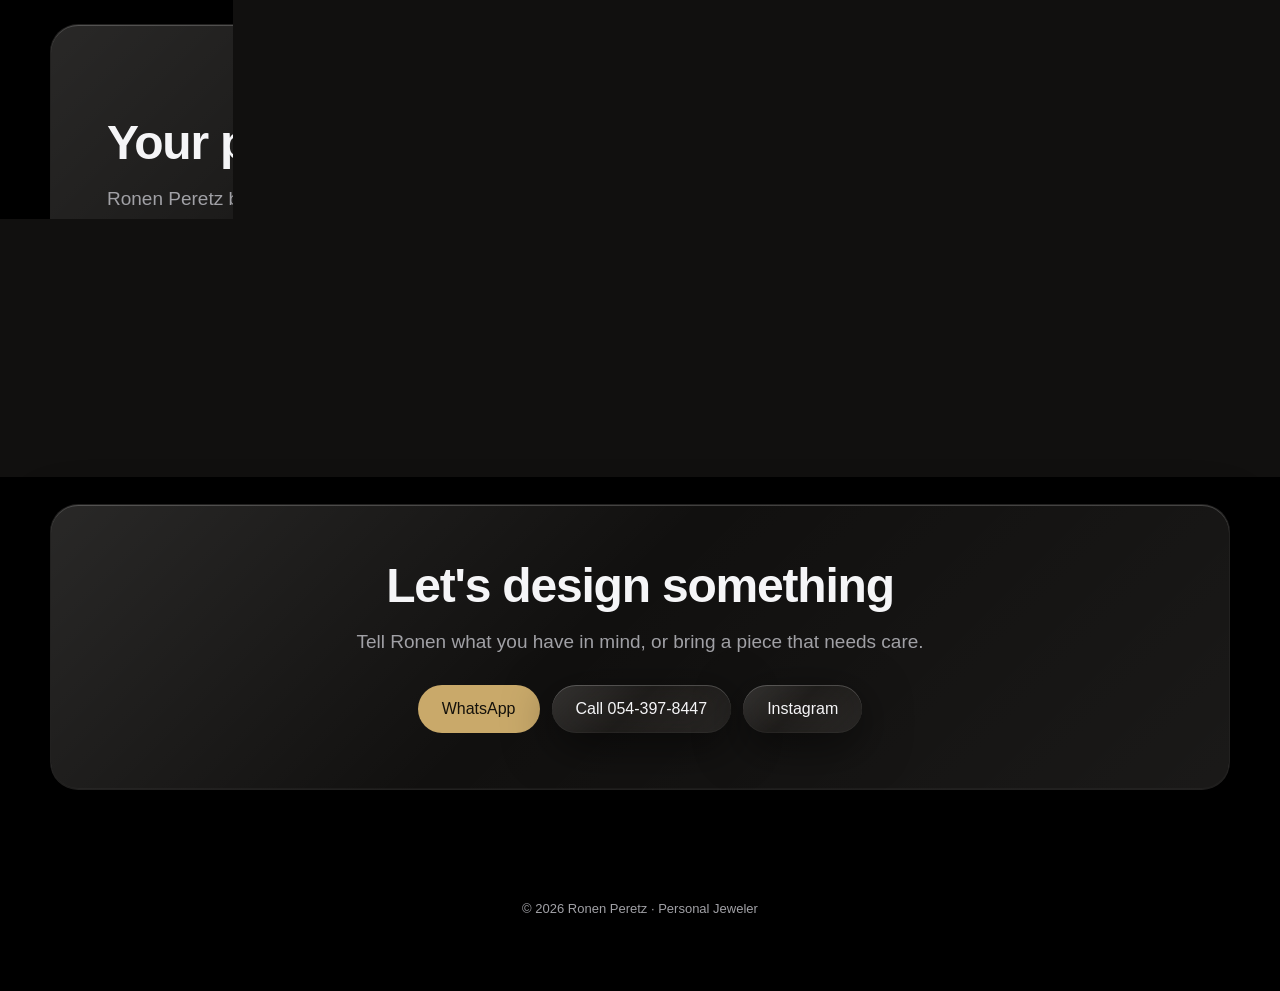
==== commit c0e6acb0: "Reorder pieces; hide skip link properly on iPhone - Oval and heart eternity bands to the top, both t" ====
--- a/dark/index.html
+++ b/dark/index.html
@@ -12,7 +12,7 @@
   <meta property="og:description" content="Bespoke engagement rings, fine jewelry commissions and heirloom restoration." />
   <meta property="og:image" content="../assets/media/oval-half-eternity/poster.jpg" />
   <link rel="icon" href="favicon.svg" type="image/svg+xml" />
-  <link rel="stylesheet" href="css/style.css?v=6" />
+  <link rel="stylesheet" href="css/style.css?v=7" />
 </head>
 <body>
   <!-- Soft color field behind the glass so the blur has something to refract -->
@@ -102,7 +102,7 @@
     </div>
   </dialog>
 
-  <script src="js/pieces.js?v=6"></script>
-  <script src="js/main.js?v=6"></script>
+  <script src="js/pieces.js?v=7"></script>
+  <script src="js/main.js?v=7"></script>
 </body>
 </html>
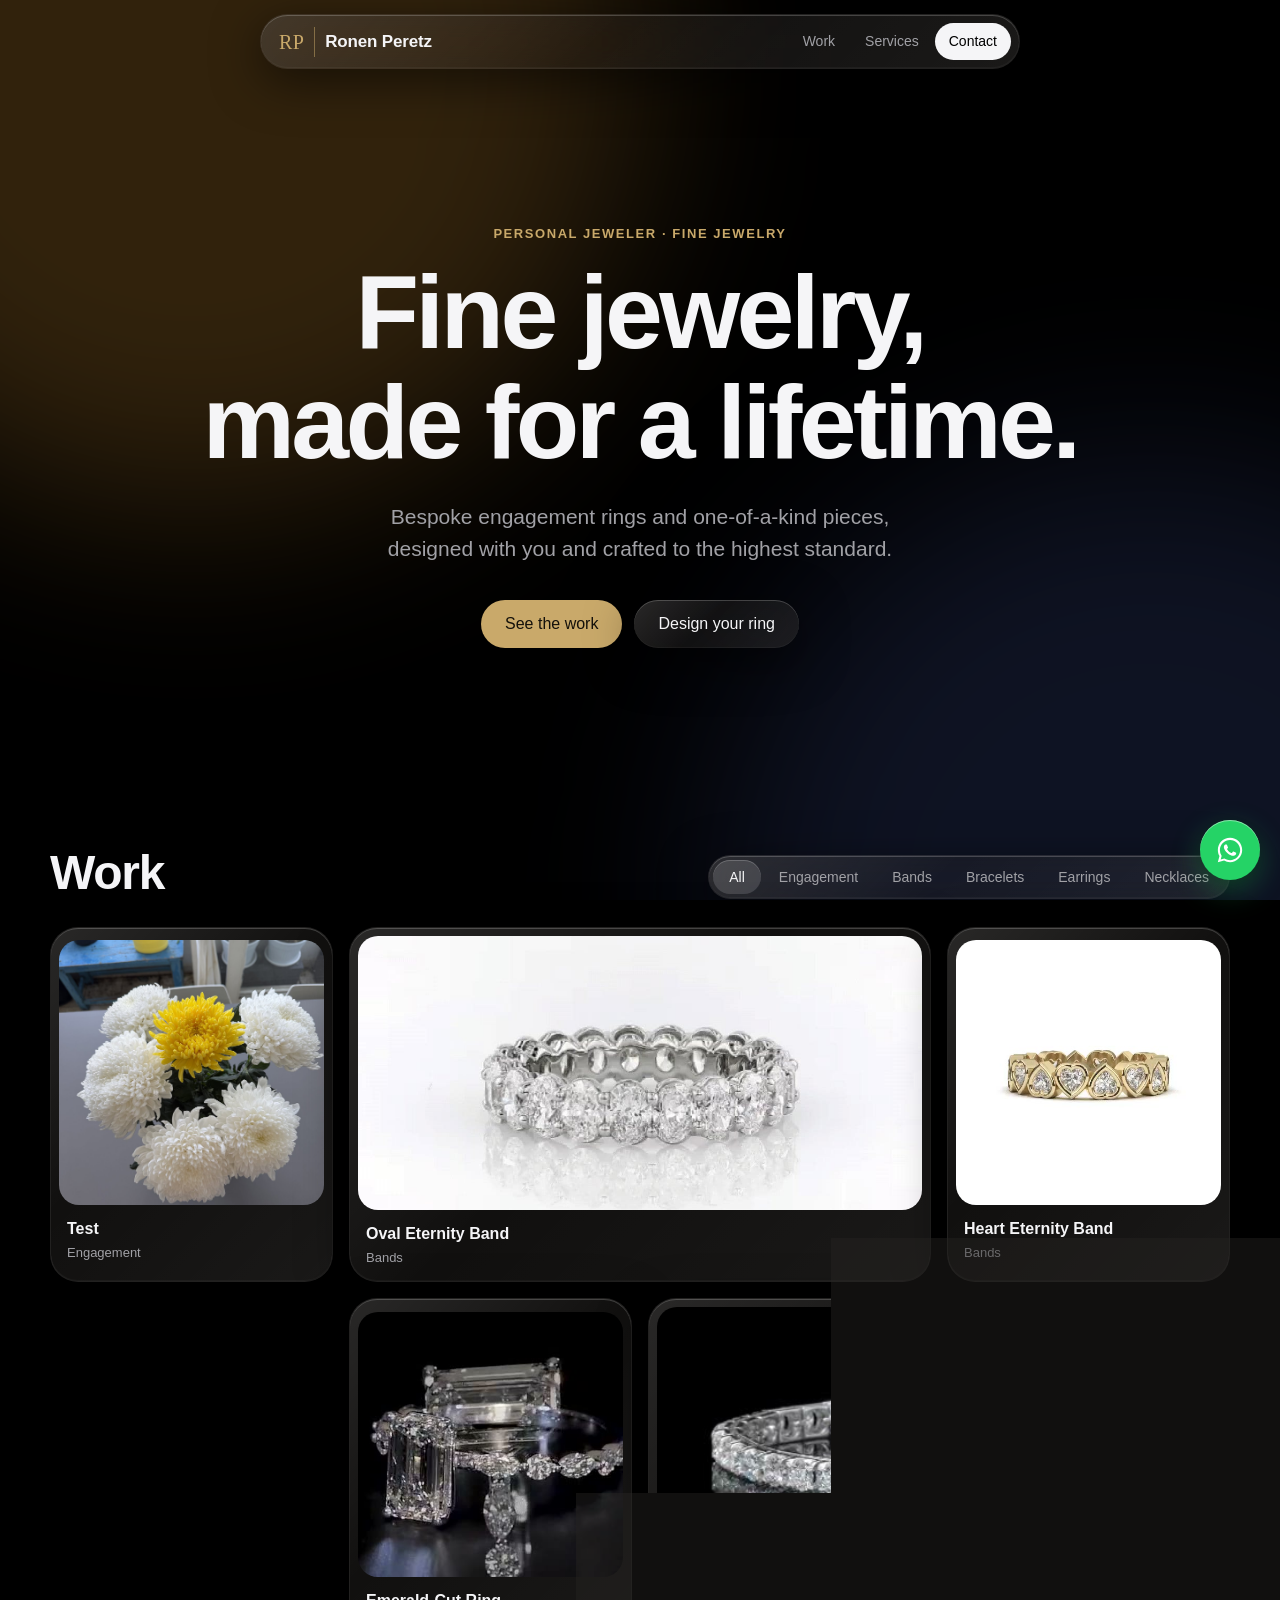
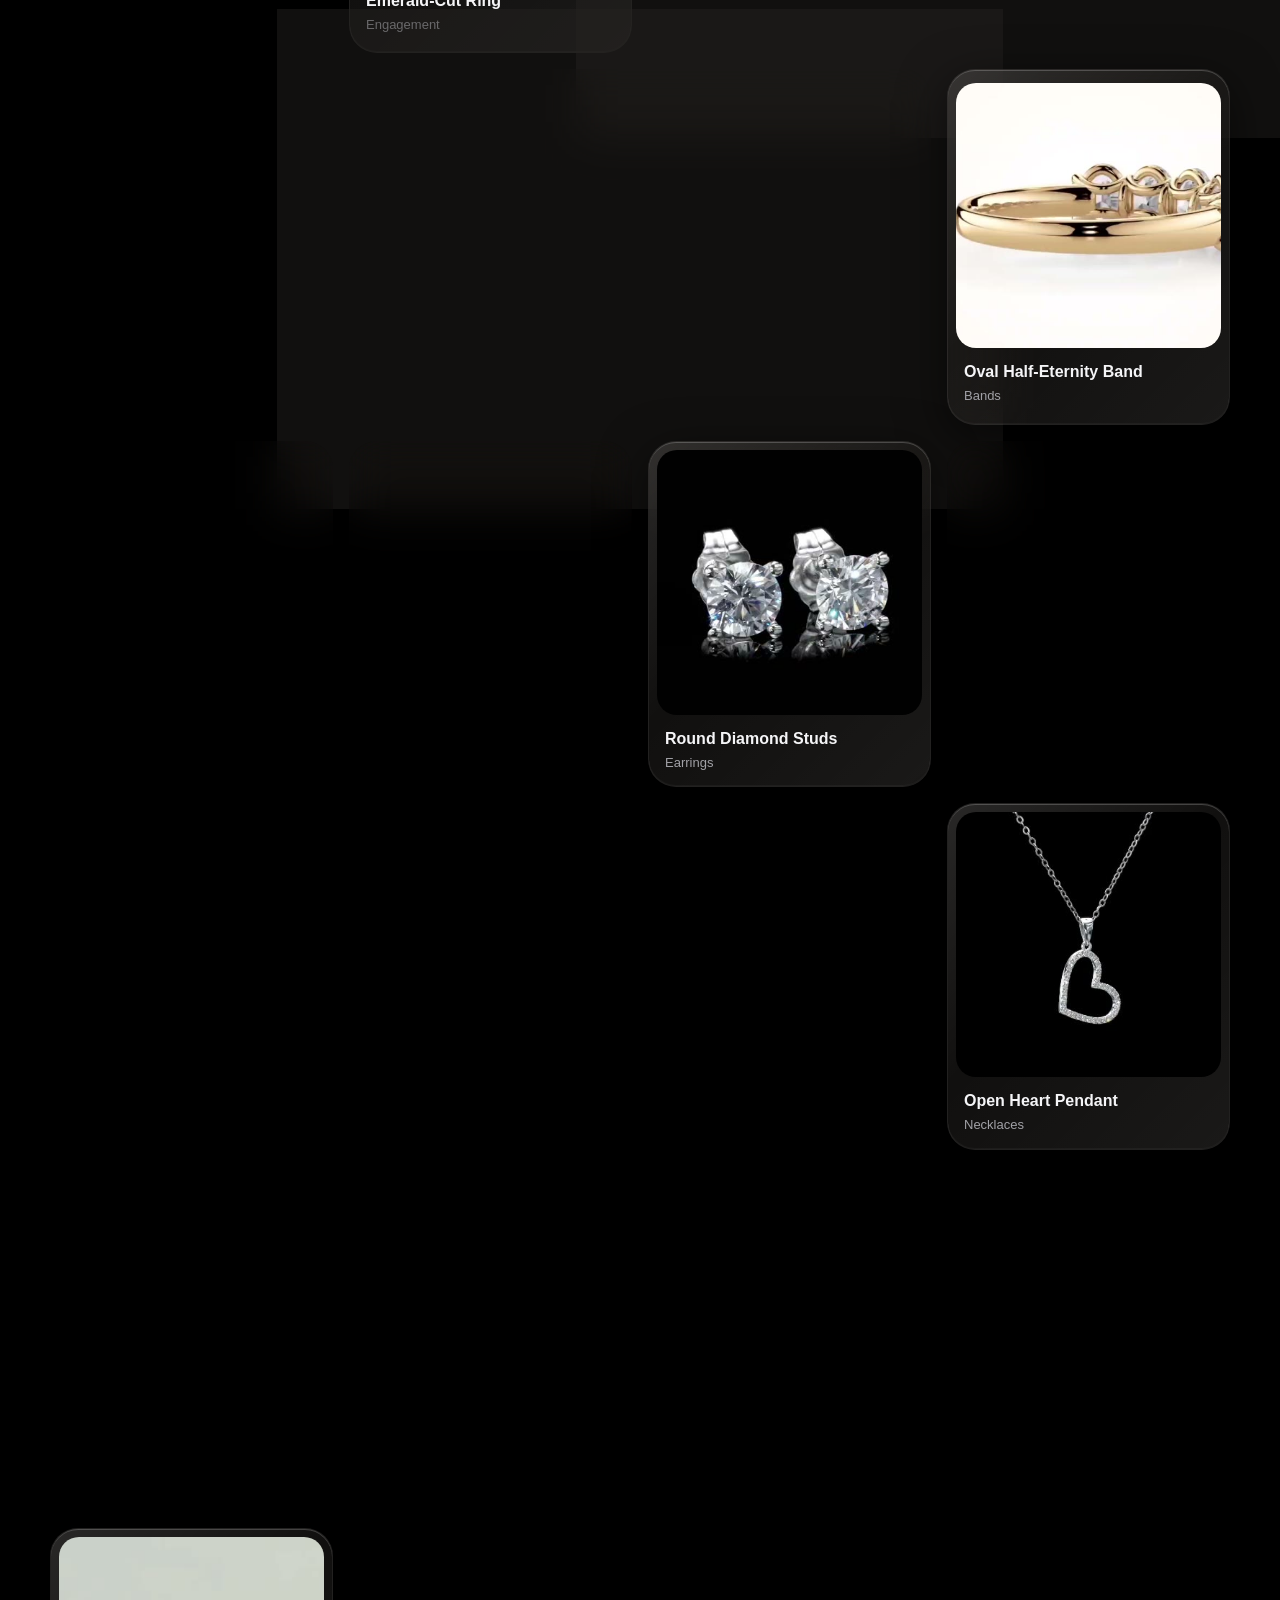
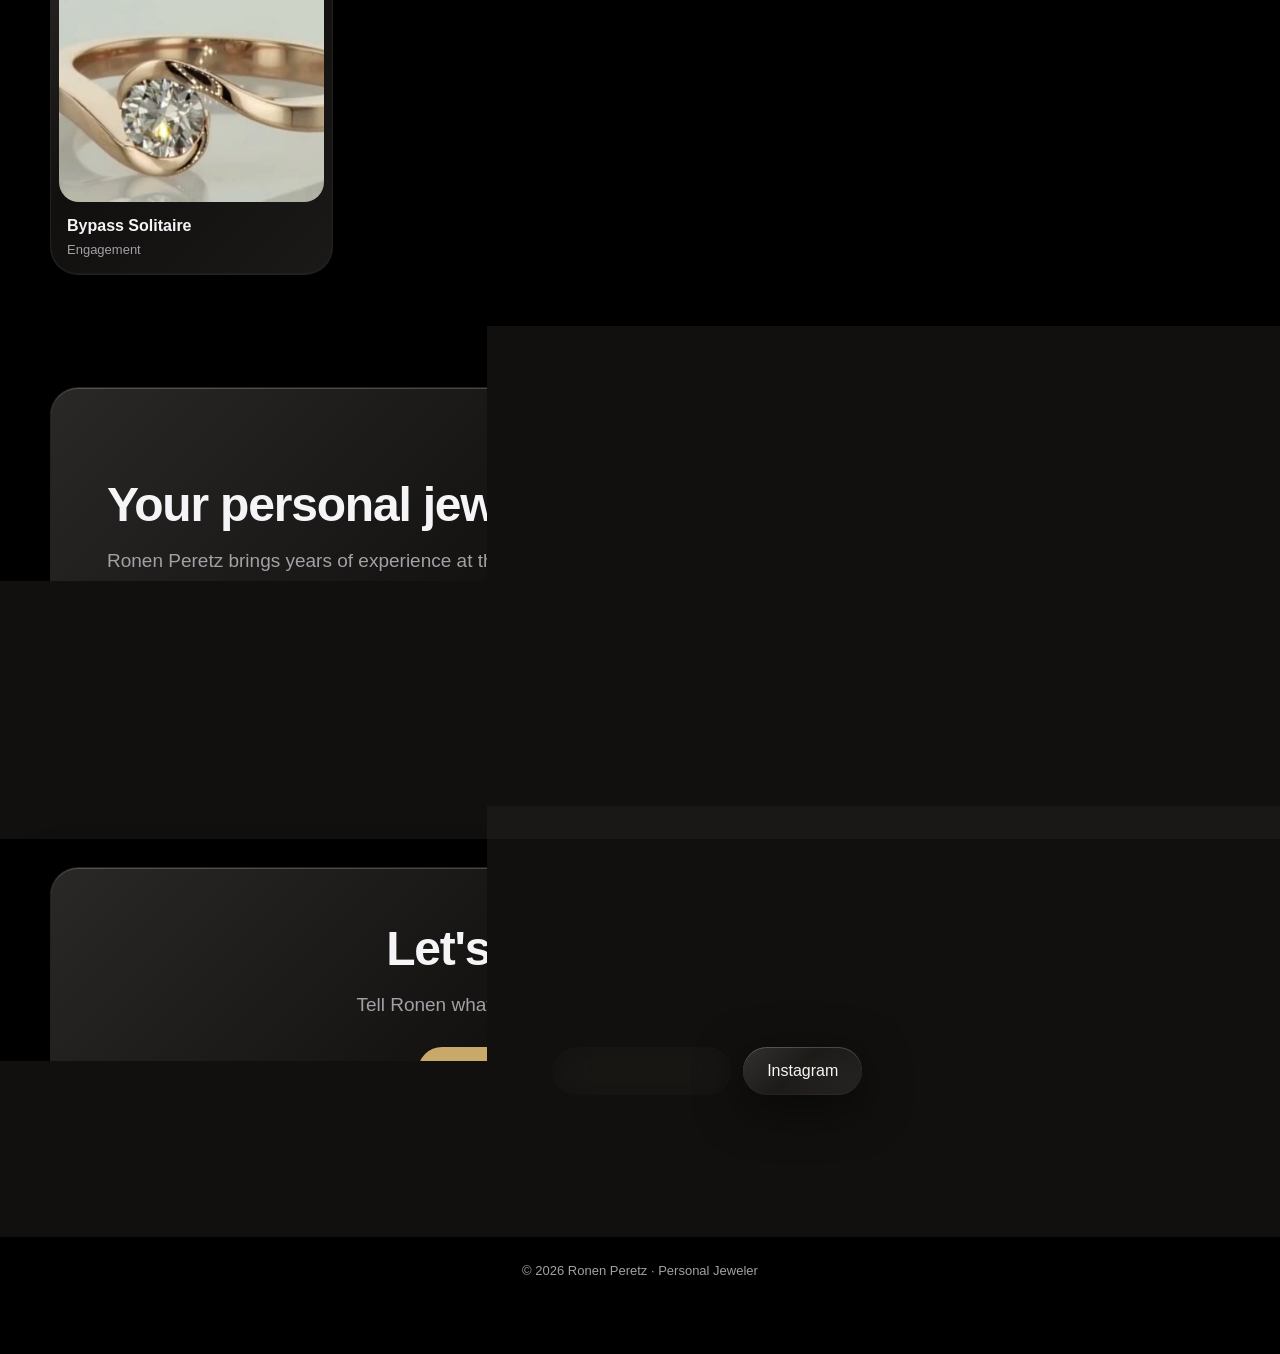
==== commit 1752e289: "Add from form: Test" ====
--- a/dark/index.html
+++ b/dark/index.html
@@ -12,7 +12,7 @@
   <meta property="og:description" content="Bespoke engagement rings, fine jewelry commissions and heirloom restoration." />
   <meta property="og:image" content="../assets/media/oval-half-eternity/poster.jpg" />
   <link rel="icon" href="favicon.svg" type="image/svg+xml" />
-  <link rel="stylesheet" href="css/style.css?v=7" />
+  <link rel="stylesheet" href="css/style.css?v=8" />
 </head>
 <body>
   <!-- Soft color field behind the glass so the blur has something to refract -->
@@ -102,7 +102,7 @@
     </div>
   </dialog>
 
-  <script src="js/pieces.js?v=7"></script>
-  <script src="js/main.js?v=7"></script>
+  <script src="js/pieces.js?v=8"></script>
+  <script src="js/main.js?v=8"></script>
 </body>
 </html>
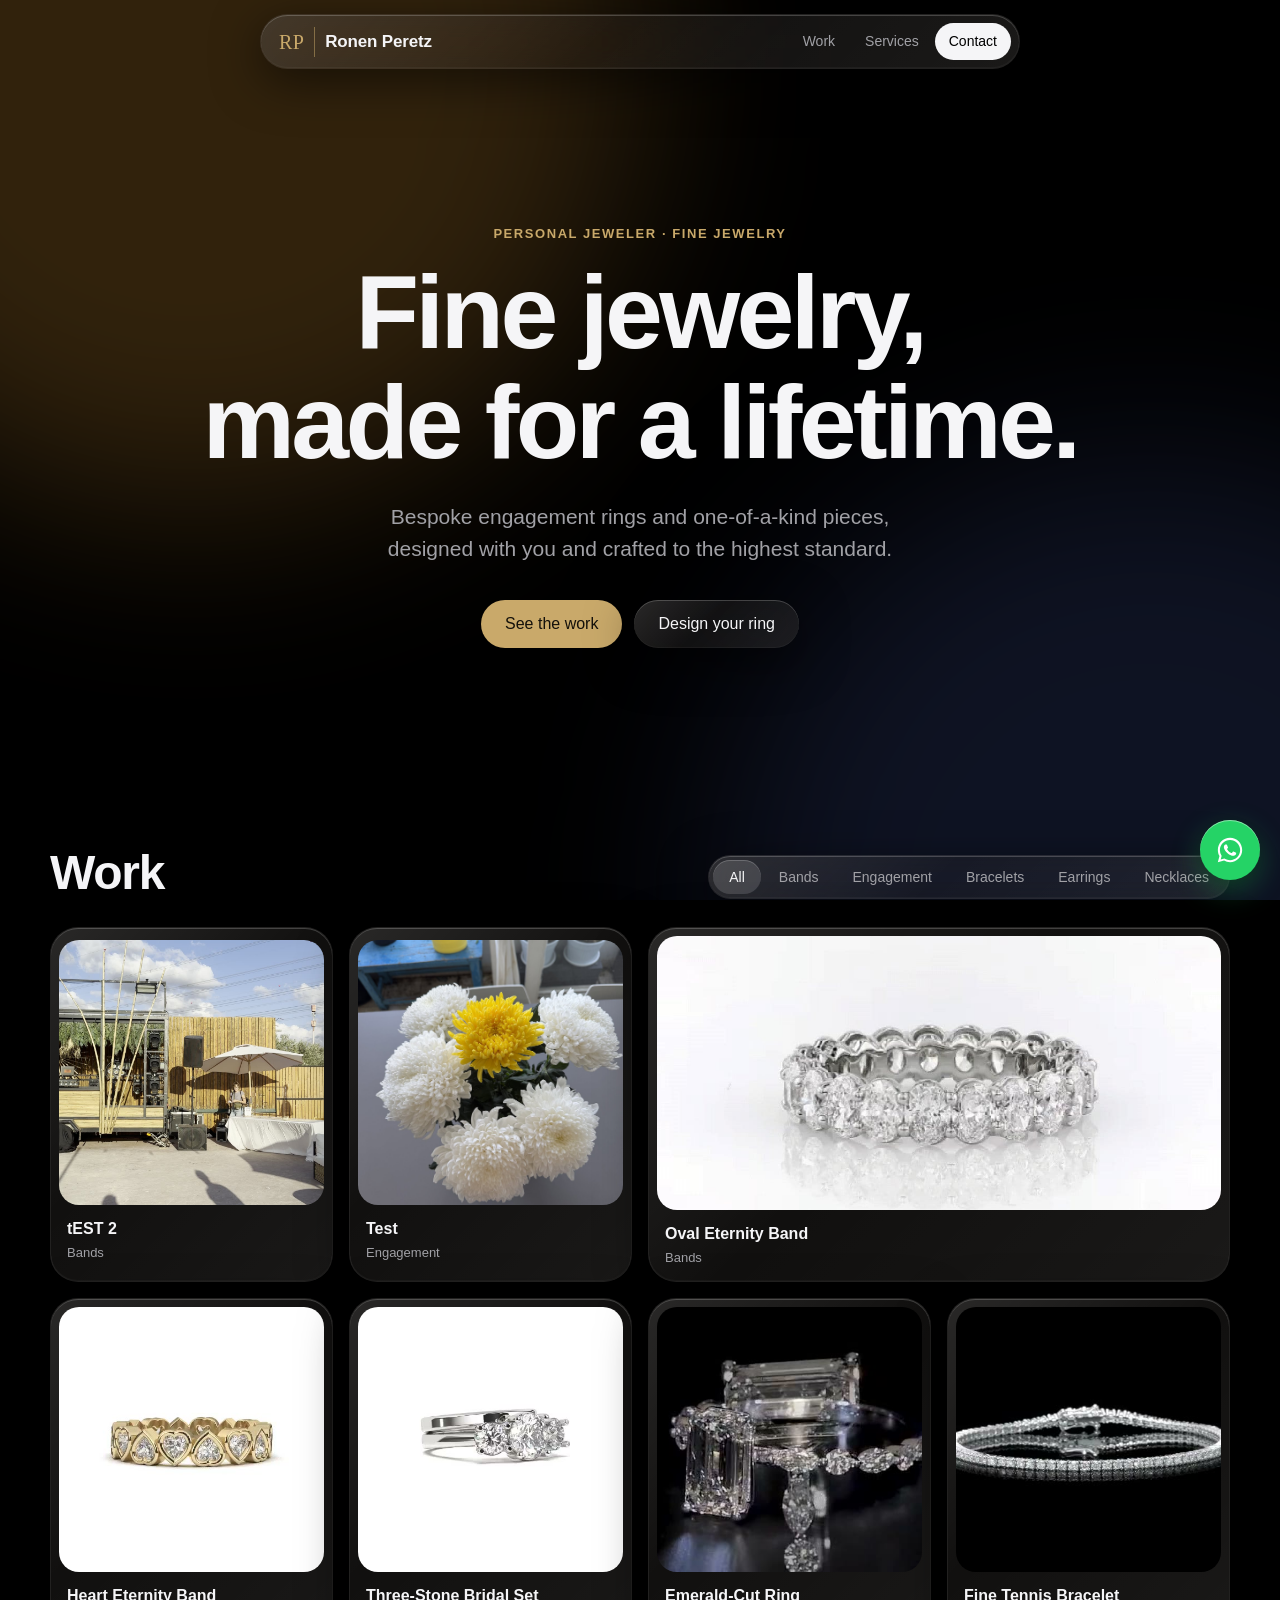
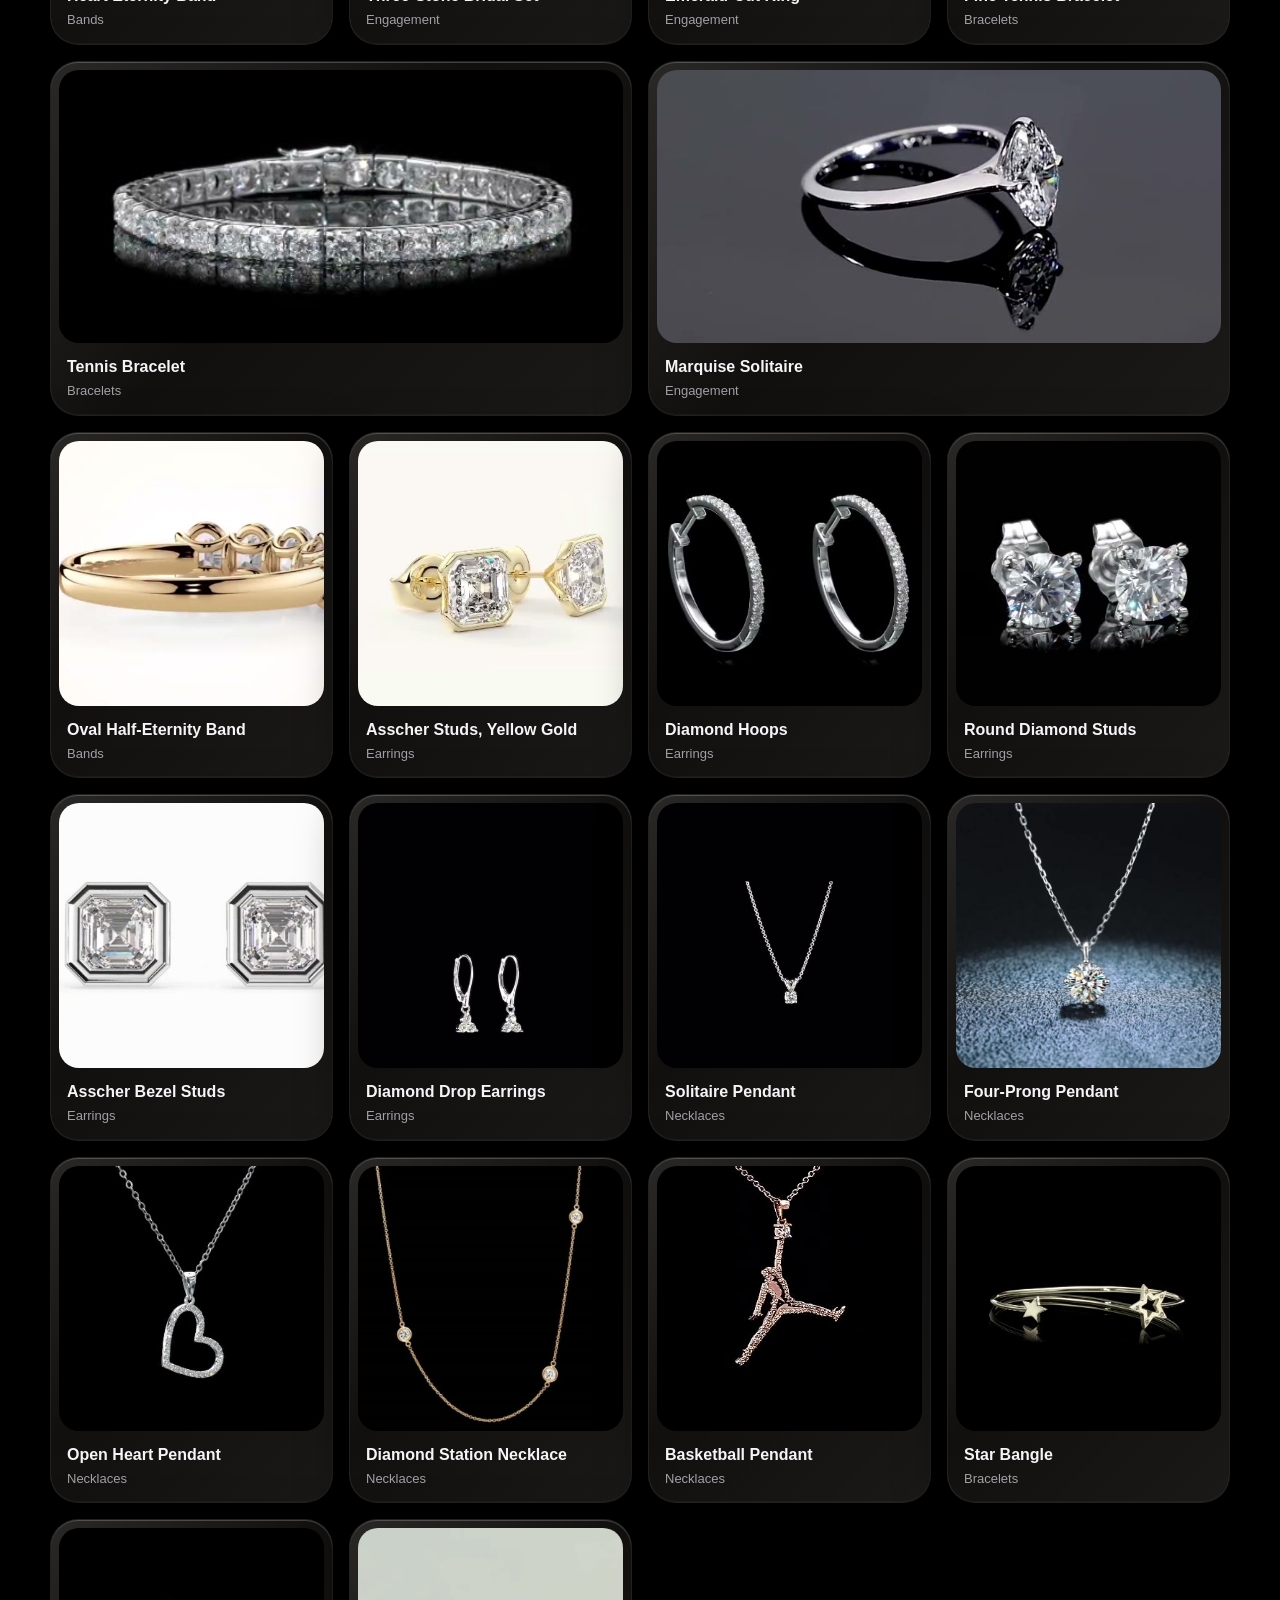
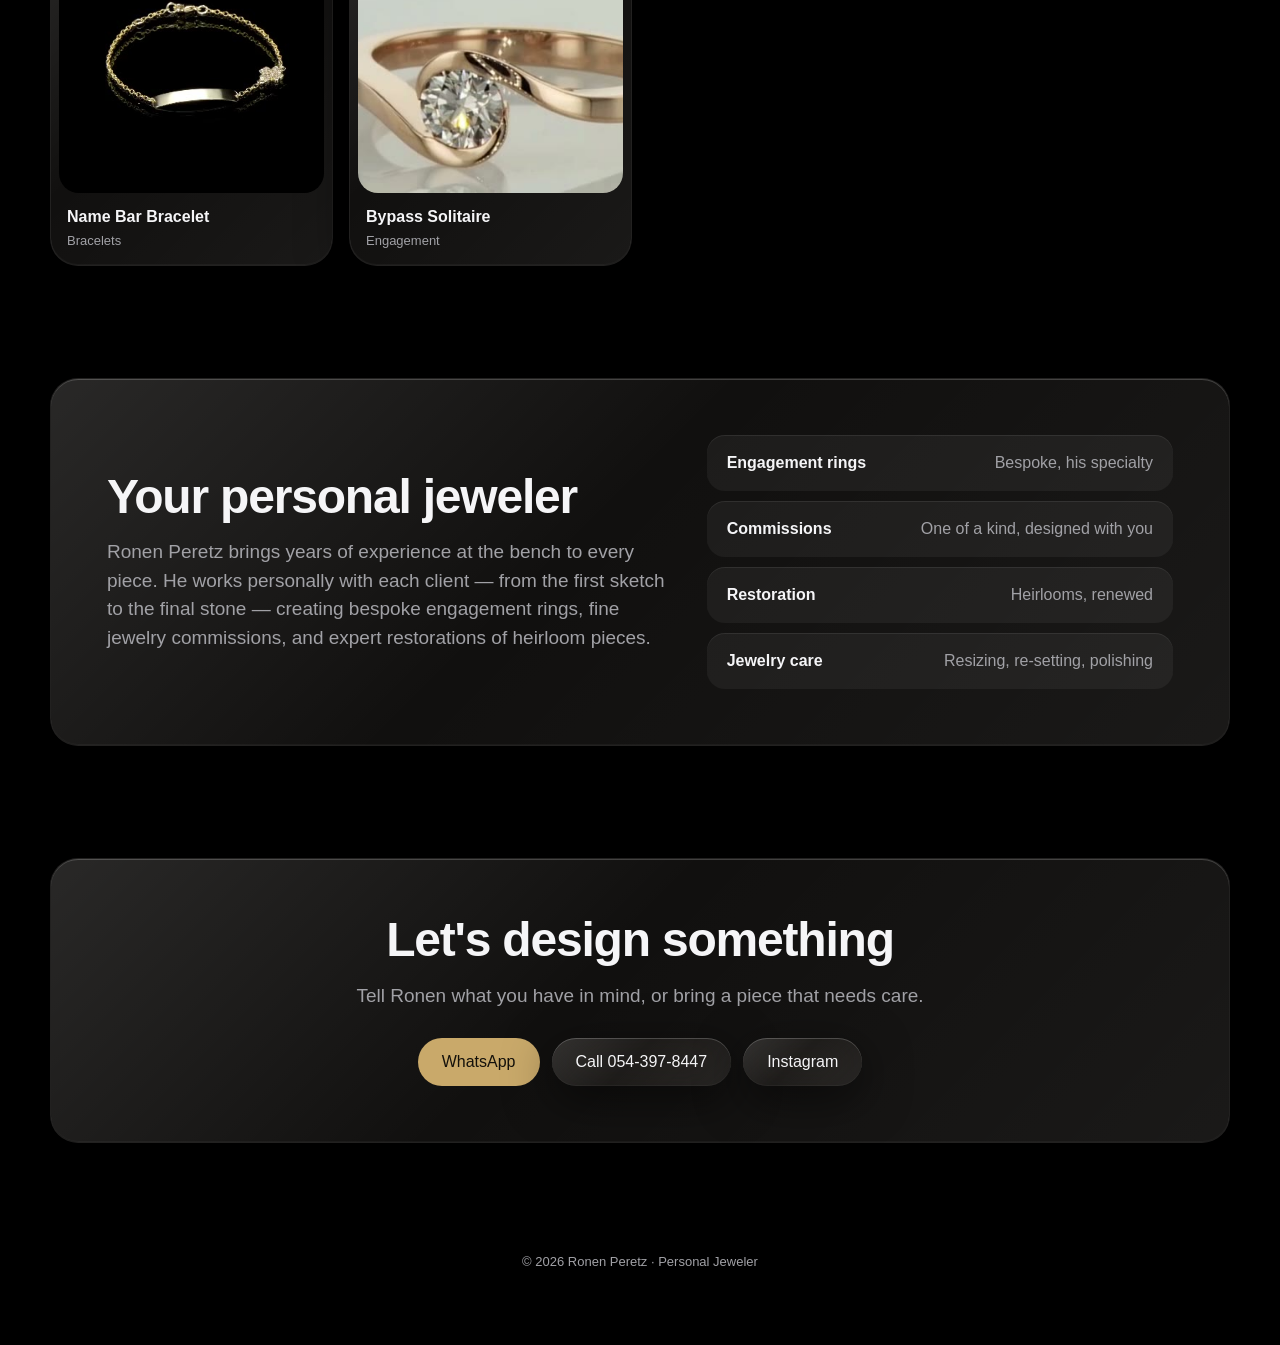
==== commit 4b18bb6e: "Add from form: tEST 2" ====
--- a/dark/index.html
+++ b/dark/index.html
@@ -12,7 +12,7 @@
   <meta property="og:description" content="Bespoke engagement rings, fine jewelry commissions and heirloom restoration." />
   <meta property="og:image" content="../assets/media/oval-half-eternity/poster.jpg" />
   <link rel="icon" href="favicon.svg" type="image/svg+xml" />
-  <link rel="stylesheet" href="css/style.css?v=8" />
+  <link rel="stylesheet" href="css/style.css?v=9" />
 </head>
 <body>
   <!-- Soft color field behind the glass so the blur has something to refract -->
@@ -102,7 +102,7 @@
     </div>
   </dialog>
 
-  <script src="js/pieces.js?v=8"></script>
-  <script src="js/main.js?v=8"></script>
+  <script src="js/pieces.js?v=9"></script>
+  <script src="js/main.js?v=9"></script>
 </body>
 </html>
